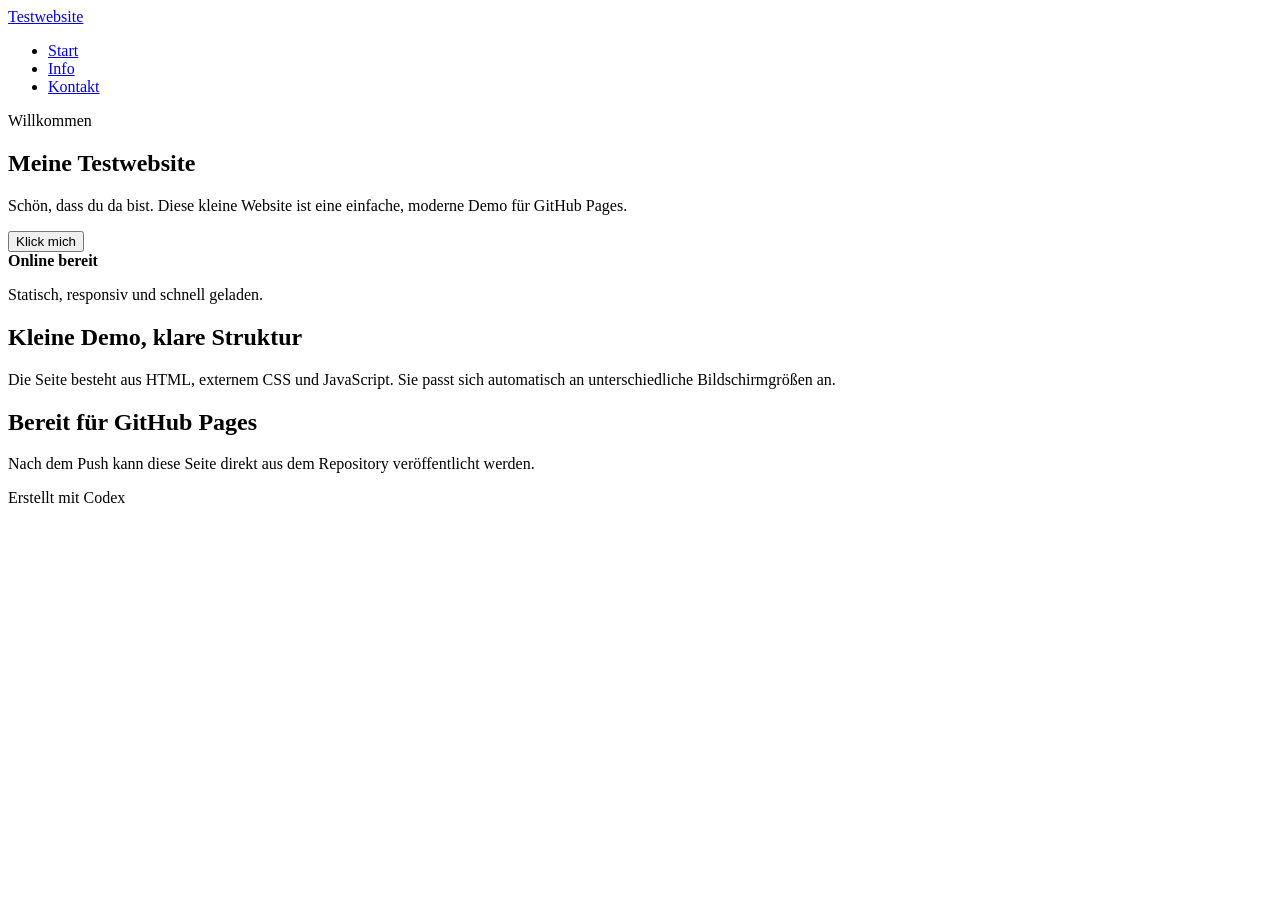
==== index.html @ f3a145a2 "Add test website and GitHub Pages setup" ====
<!DOCTYPE html>
<html lang="de">
<head>
  <meta charset="UTF-8">
  <meta name="viewport" content="width=device-width, initial-scale=1.0">
  <title>Meine Testwebsite</title>
  <link rel="stylesheet" href="style.css">
</head>
<body>
  <header class="site-header">
    <nav class="navbar" aria-label="Hauptnavigation">
      <a class="brand" href="#start">Testwebsite</a>
      <ul class="nav-links">
        <li><a href="#start">Start</a></li>
        <li><a href="#info">Info</a></li>
        <li><a href="#kontakt">Kontakt</a></li>
      </ul>
    </nav>
  </header>

  <main>
    <section id="start" class="hero">
      <div class="hero-content">
        <p class="eyebrow">Willkommen</p>
        <h1>Meine Testwebsite</h1>
        <p class="intro">
          Sch&ouml;n, dass du da bist. Diese kleine Website ist eine einfache,
          moderne Demo f&uuml;r GitHub Pages.
        </p>
        <button id="welcomeButton" class="button" type="button">
          Klick mich
        </button>
      </div>
      <div class="hero-panel" aria-label="Website Vorschau">
        <div class="panel-topbar">
          <span></span>
          <span></span>
          <span></span>
        </div>
        <div class="panel-card">
          <strong>Online bereit</strong>
          <p>Statisch, responsiv und schnell geladen.</p>
        </div>
      </div>
    </section>

    <section id="info" class="content-section">
      <h2>Kleine Demo, klare Struktur</h2>
      <p>
        Die Seite besteht aus HTML, externem CSS und JavaScript. Sie passt sich
        automatisch an unterschiedliche Bildschirmgr&ouml;&szlig;en an.
      </p>
    </section>

    <section id="kontakt" class="content-section accent-section">
      <h2>Bereit f&uuml;r GitHub Pages</h2>
      <p>
        Nach dem Push kann diese Seite direkt aus dem Repository ver&ouml;ffentlicht
        werden.
      </p>
    </section>
  </main>

  <footer class="site-footer">
    <p>Erstellt mit Codex</p>
  </footer>

  <script src="script.js"></script>
</body>
</html>
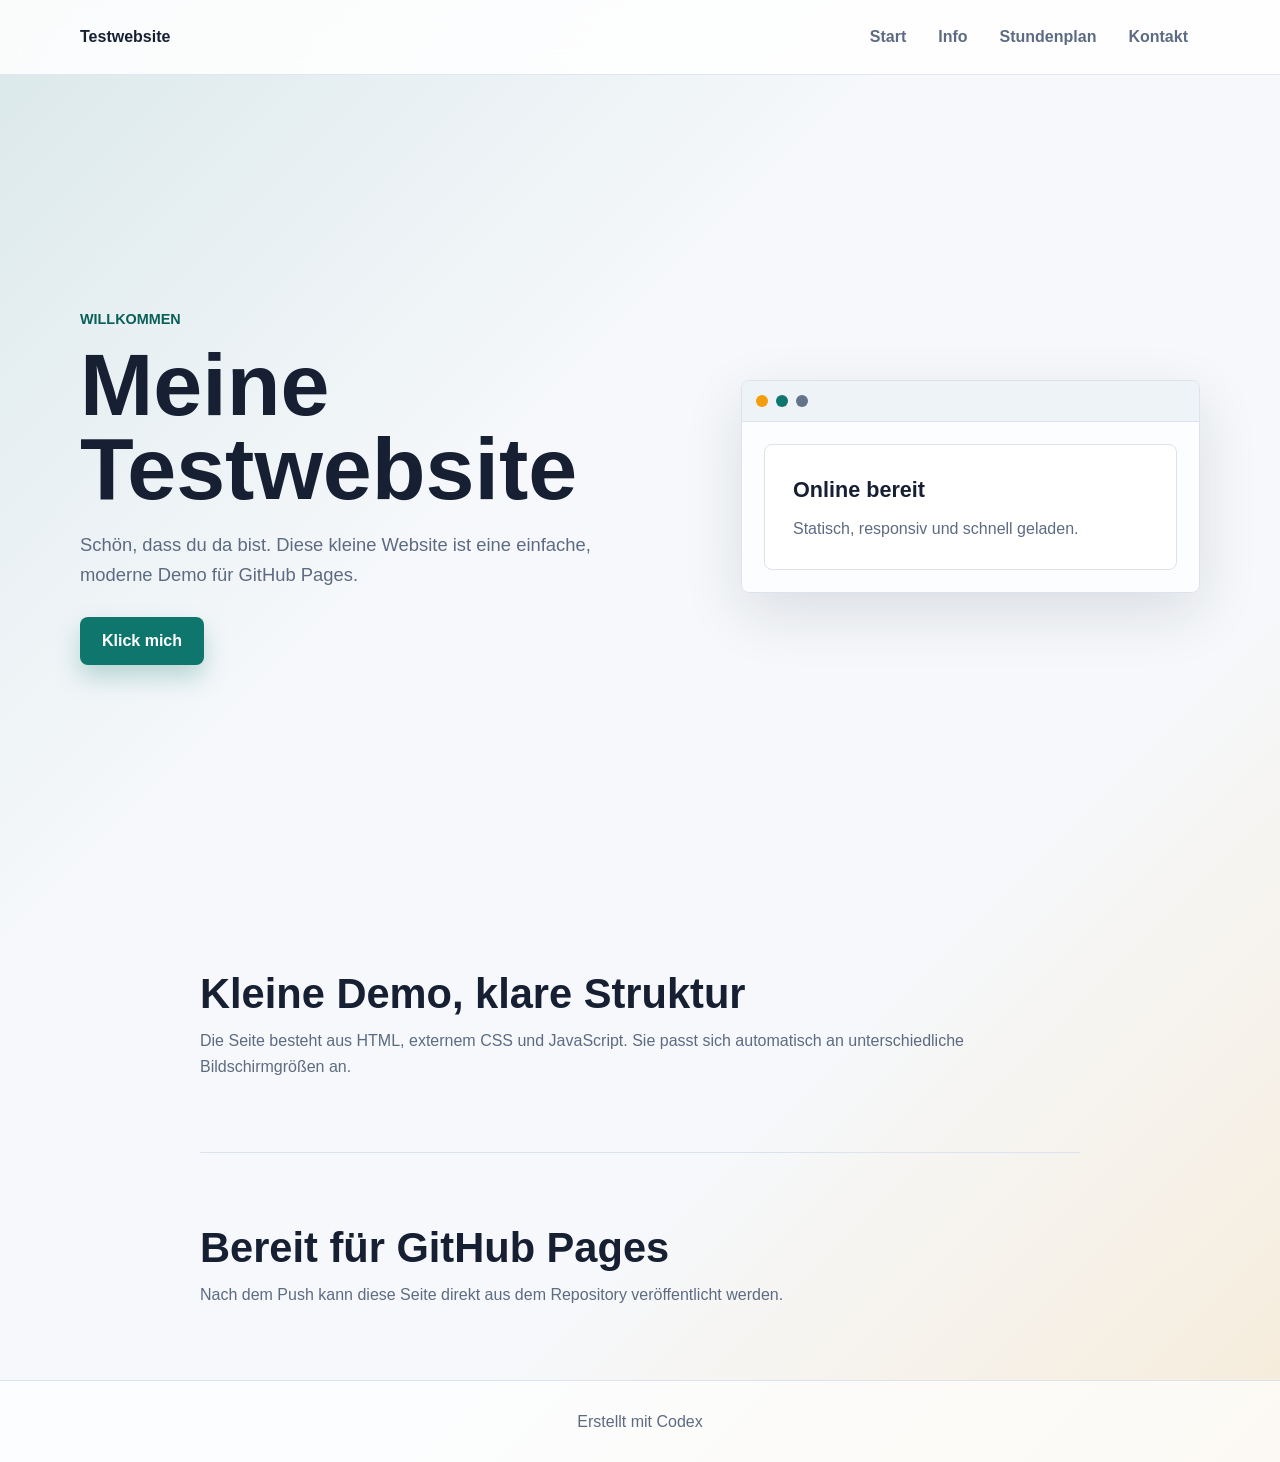
==== commit 31fc1370: "Add timetable navigation link" ====
--- a/index.html
+++ b/index.html
@@ -13,6 +13,11 @@
       <ul class="nav-links">
         <li><a href="#start">Start</a></li>
         <li><a href="#info">Info</a></li>
+        <li>
+          <a href="https://htl-hl.webuntis.com/WebUntis?school=htl-hl#/basic/timetablePublic/my-student?date=2026-05-18&amp;entityId=7376" target="_blank" rel="noopener">
+            Stundenplan
+          </a>
+        </li>
         <li><a href="#kontakt">Kontakt</a></li>
       </ul>
     </nav>
--- a/style.css
+++ b/style.css
@@ -0,0 +1,278 @@
+:root {
+  --bg: #f6f8fb;
+  --text: #172033;
+  --muted: #5d6b82;
+  --surface: #ffffff;
+  --line: #dce3ee;
+  --primary: #0f766e;
+  --primary-dark: #0b5f59;
+  --accent: #f59e0b;
+  --shadow: 0 20px 60px rgba(23, 32, 51, 0.12);
+}
+
+* {
+  box-sizing: border-box;
+}
+
+html {
+  scroll-behavior: smooth;
+}
+
+body {
+  margin: 0;
+  min-height: 100vh;
+  font-family: Arial, Helvetica, sans-serif;
+  color: var(--text);
+  background:
+    linear-gradient(135deg, rgba(15, 118, 110, 0.12), transparent 35%),
+    linear-gradient(315deg, rgba(245, 158, 11, 0.14), transparent 32%),
+    var(--bg);
+  line-height: 1.6;
+}
+
+a {
+  color: inherit;
+  text-decoration: none;
+}
+
+.site-header {
+  position: sticky;
+  top: 0;
+  z-index: 10;
+  border-bottom: 1px solid rgba(220, 227, 238, 0.85);
+  background: rgba(255, 255, 255, 0.86);
+  backdrop-filter: blur(16px);
+}
+
+.navbar {
+  display: flex;
+  align-items: center;
+  justify-content: space-between;
+  width: min(1120px, calc(100% - 32px));
+  margin: 0 auto;
+  padding: 16px 0;
+}
+
+.brand {
+  font-weight: 800;
+  letter-spacing: 0;
+}
+
+.nav-links {
+  display: flex;
+  gap: 8px;
+  align-items: center;
+  margin: 0;
+  padding: 0;
+  list-style: none;
+}
+
+.nav-links a {
+  display: inline-flex;
+  align-items: center;
+  min-height: 40px;
+  padding: 8px 12px;
+  border-radius: 8px;
+  color: var(--muted);
+  font-weight: 700;
+}
+
+.nav-links a:hover,
+.nav-links a:focus-visible {
+  color: var(--primary-dark);
+  background: rgba(15, 118, 110, 0.1);
+}
+
+.hero {
+  display: grid;
+  grid-template-columns: minmax(0, 1.15fr) minmax(280px, 0.85fr);
+  gap: 40px;
+  align-items: center;
+  width: min(1120px, calc(100% - 32px));
+  min-height: calc(100vh - 76px);
+  margin: 0 auto;
+  padding: 64px 0;
+}
+
+.hero-content {
+  max-width: 680px;
+}
+
+.eyebrow {
+  margin: 0 0 12px;
+  color: var(--primary-dark);
+  font-size: 0.9rem;
+  font-weight: 800;
+  text-transform: uppercase;
+}
+
+h1,
+h2,
+p {
+  margin-top: 0;
+}
+
+h1 {
+  margin-bottom: 20px;
+  font-size: clamp(2.6rem, 8vw, 5.5rem);
+  line-height: 0.95;
+  letter-spacing: 0;
+}
+
+h2 {
+  margin-bottom: 12px;
+  font-size: clamp(1.7rem, 4vw, 2.6rem);
+  line-height: 1.1;
+  letter-spacing: 0;
+}
+
+.intro {
+  max-width: 560px;
+  margin-bottom: 28px;
+  color: var(--muted);
+  font-size: 1.15rem;
+}
+
+.button {
+  display: inline-flex;
+  align-items: center;
+  justify-content: center;
+  min-height: 48px;
+  padding: 0 22px;
+  border: 0;
+  border-radius: 8px;
+  color: #ffffff;
+  background: var(--primary);
+  box-shadow: 0 12px 24px rgba(15, 118, 110, 0.26);
+  font: inherit;
+  font-weight: 800;
+  cursor: pointer;
+  transition: transform 160ms ease, background 160ms ease, box-shadow 160ms ease;
+}
+
+.button:hover,
+.button:focus-visible {
+  background: var(--primary-dark);
+  box-shadow: 0 16px 30px rgba(15, 118, 110, 0.3);
+  transform: translateY(-2px);
+}
+
+.button.is-active {
+  background: var(--accent);
+  box-shadow: 0 16px 30px rgba(245, 158, 11, 0.26);
+}
+
+.hero-panel {
+  border: 1px solid var(--line);
+  border-radius: 8px;
+  background: rgba(255, 255, 255, 0.72);
+  box-shadow: var(--shadow);
+  overflow: hidden;
+}
+
+.panel-topbar {
+  display: flex;
+  gap: 8px;
+  padding: 14px;
+  border-bottom: 1px solid var(--line);
+  background: #eef3f8;
+}
+
+.panel-topbar span {
+  width: 12px;
+  height: 12px;
+  border-radius: 999px;
+  background: var(--accent);
+}
+
+.panel-topbar span:nth-child(2) {
+  background: var(--primary);
+}
+
+.panel-topbar span:nth-child(3) {
+  background: #64748b;
+}
+
+.panel-card {
+  margin: 22px;
+  padding: 28px;
+  border: 1px solid var(--line);
+  border-radius: 8px;
+  background: var(--surface);
+}
+
+.panel-card strong {
+  display: block;
+  margin-bottom: 8px;
+  font-size: 1.35rem;
+}
+
+.panel-card p,
+.content-section p {
+  margin-bottom: 0;
+  color: var(--muted);
+}
+
+.content-section {
+  width: min(880px, calc(100% - 32px));
+  margin: 0 auto;
+  padding: 72px 0;
+}
+
+.accent-section {
+  border-top: 1px solid var(--line);
+}
+
+.site-footer {
+  border-top: 1px solid var(--line);
+  padding: 28px 16px;
+  text-align: center;
+  color: var(--muted);
+  background: rgba(255, 255, 255, 0.72);
+}
+
+.site-footer p {
+  margin: 0;
+}
+
+@media (max-width: 760px) {
+  .navbar {
+    align-items: flex-start;
+    gap: 12px;
+    flex-direction: column;
+  }
+
+  .nav-links {
+    flex-wrap: wrap;
+  }
+
+  .hero {
+    grid-template-columns: 1fr;
+    min-height: auto;
+    padding: 48px 0;
+  }
+
+  .hero-panel {
+    order: -1;
+  }
+}
+
+@media (max-width: 440px) {
+  .nav-links {
+    width: 100%;
+  }
+
+  .nav-links li {
+    flex: 1 1 auto;
+  }
+
+  .nav-links a {
+    justify-content: center;
+    width: 100%;
+  }
+
+  .panel-card {
+    margin: 16px;
+    padding: 20px;
+  }
+}
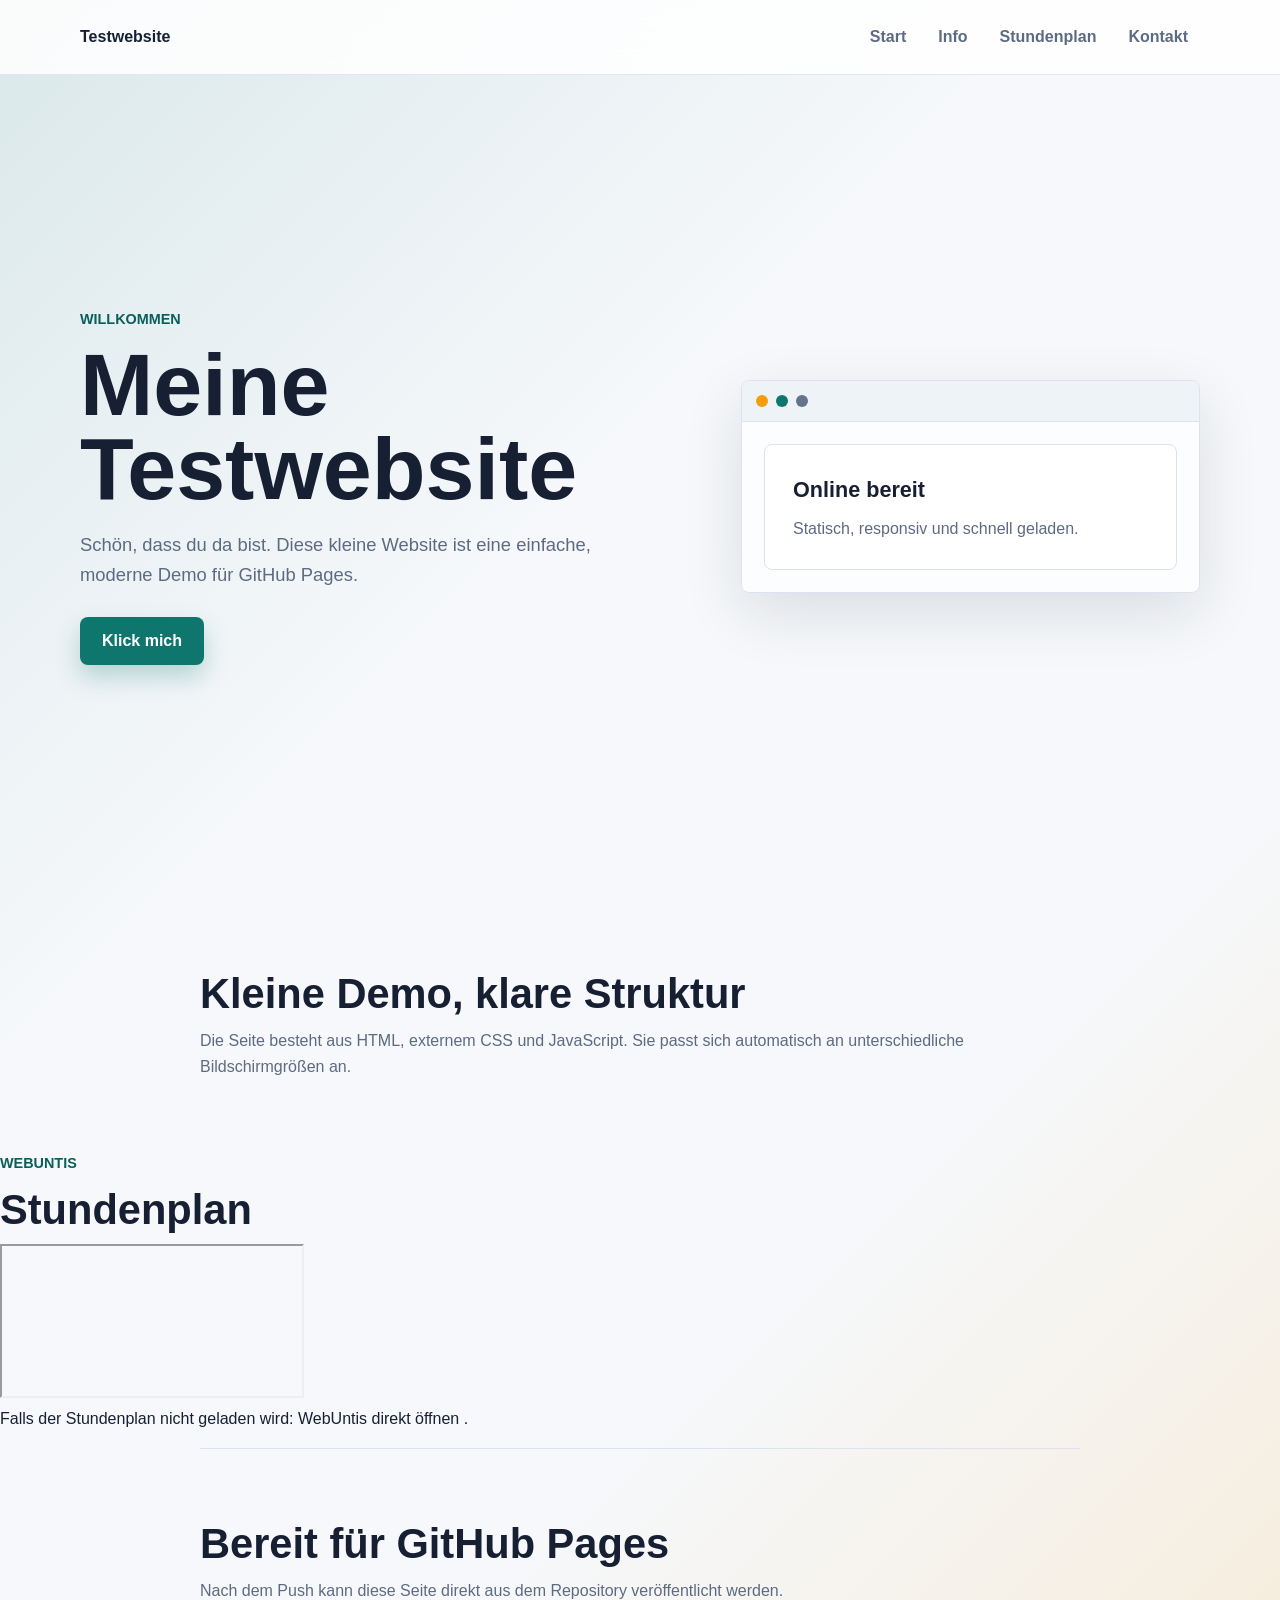
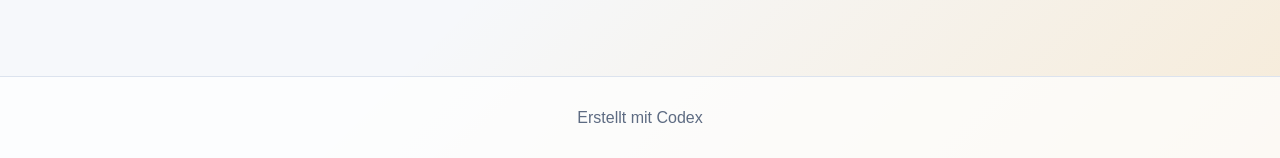
==== commit 76589c6c: "Embed WebUntis timetable" ====
--- a/index.html
+++ b/index.html
@@ -13,11 +13,7 @@
       <ul class="nav-links">
         <li><a href="#start">Start</a></li>
         <li><a href="#info">Info</a></li>
-        <li>
-          <a href="https://htl-hl.webuntis.com/WebUntis?school=htl-hl#/basic/timetablePublic/my-student?date=2026-05-18&amp;entityId=7376" target="_blank" rel="noopener">
-            Stundenplan
-          </a>
-        </li>
+        <li><a href="#stundenplan">Stundenplan</a></li>
         <li><a href="#kontakt">Kontakt</a></li>
       </ul>
     </nav>
@@ -57,6 +53,27 @@
       </p>
     </section>
 
+    <section id="stundenplan" class="timetable-section">
+      <div class="section-heading">
+        <p class="eyebrow">WebUntis</p>
+        <h2>Stundenplan</h2>
+      </div>
+      <div class="timetable-frame-shell">
+        <iframe
+          class="timetable-frame"
+          title="WebUntis Stundenplan"
+          src="https://htl-hl.webuntis.com/WebUntis?school=htl-hl#/basic/timetablePublic/my-student?date=2026-05-18&amp;entityId=7376"
+          loading="lazy">
+        </iframe>
+      </div>
+      <p class="timetable-fallback">
+        Falls der Stundenplan nicht geladen wird:
+        <a href="https://htl-hl.webuntis.com/WebUntis?school=htl-hl#/basic/timetablePublic/my-student?date=2026-05-18&amp;entityId=7376" target="_blank" rel="noopener">
+          WebUntis direkt &ouml;ffnen
+        </a>.
+      </p>
+    </section>
+
     <section id="kontakt" class="content-section accent-section">
       <h2>Bereit f&uuml;r GitHub Pages</h2>
       <p>
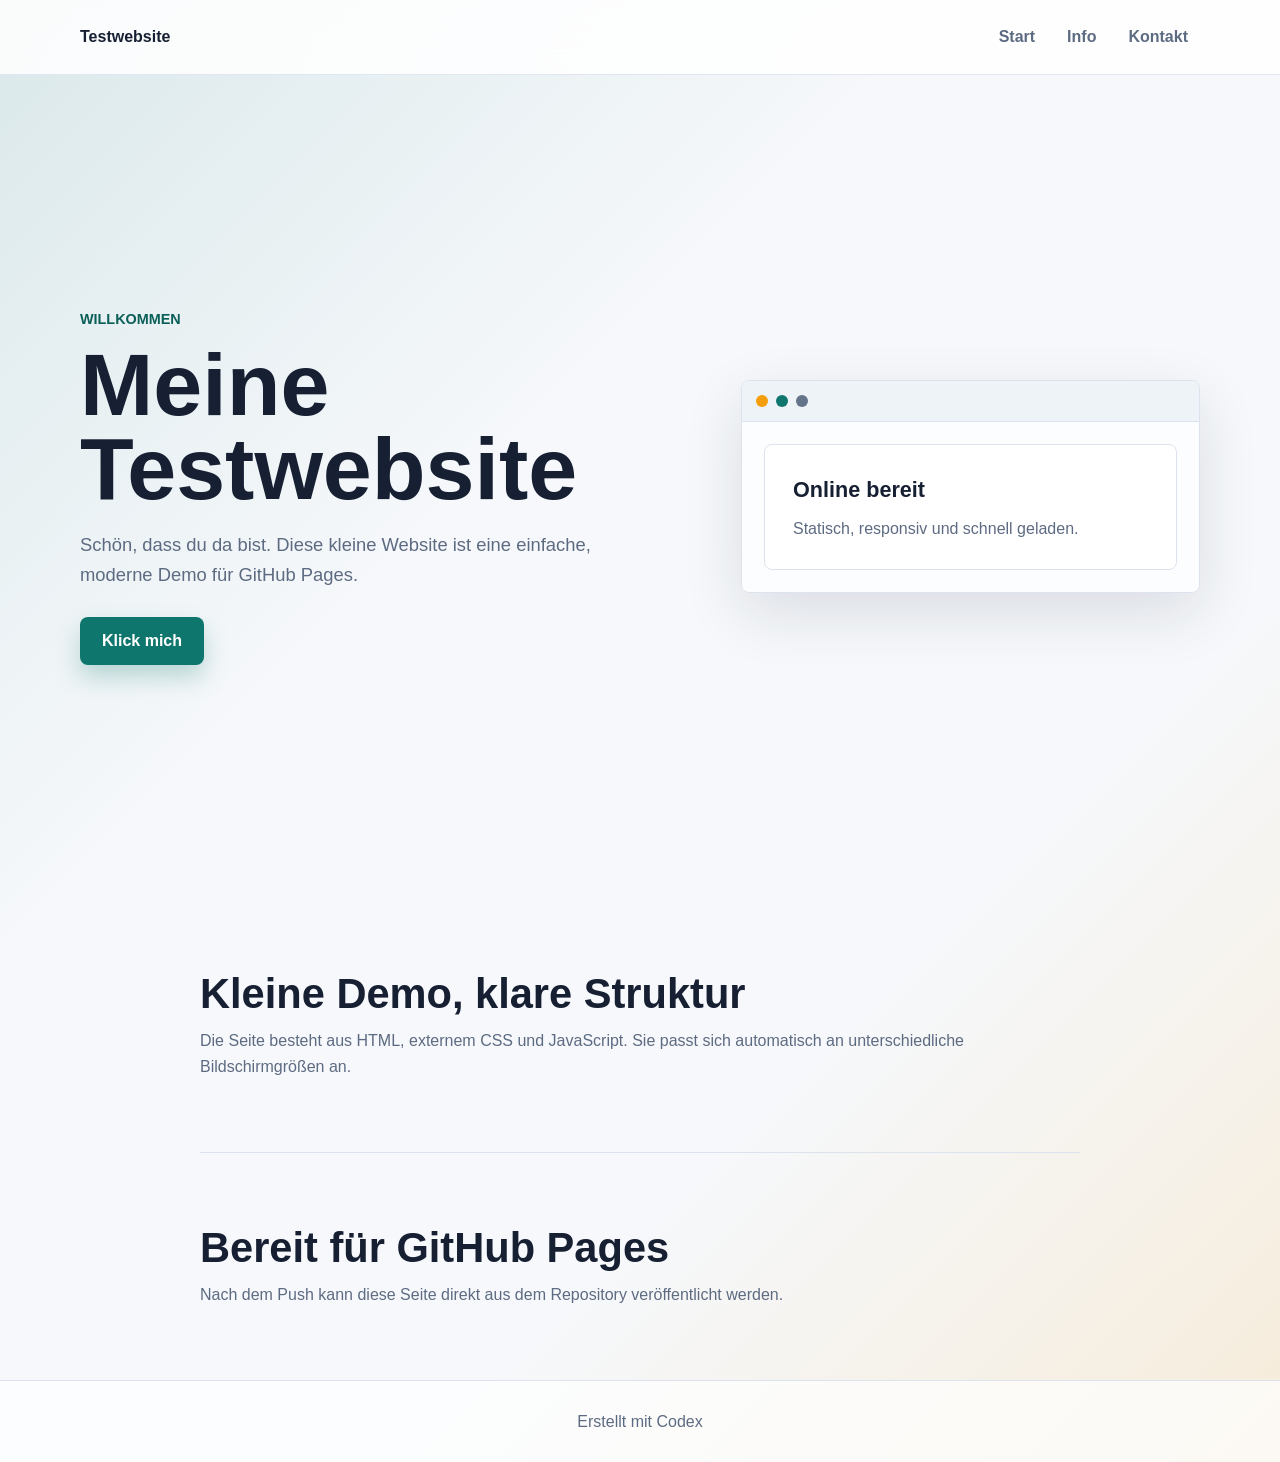
==== commit 8b2c9958: "Remove WebUntis timetable embed" ====
--- a/index.html
+++ b/index.html
@@ -13,7 +13,6 @@
       <ul class="nav-links">
         <li><a href="#start">Start</a></li>
         <li><a href="#info">Info</a></li>
-        <li><a href="#stundenplan">Stundenplan</a></li>
         <li><a href="#kontakt">Kontakt</a></li>
       </ul>
     </nav>
@@ -53,27 +52,6 @@
       </p>
     </section>
 
-    <section id="stundenplan" class="timetable-section">
-      <div class="section-heading">
-        <p class="eyebrow">WebUntis</p>
-        <h2>Stundenplan</h2>
-      </div>
-      <div class="timetable-frame-shell">
-        <iframe
-          class="timetable-frame"
-          title="WebUntis Stundenplan"
-          src="https://htl-hl.webuntis.com/WebUntis?school=htl-hl#/basic/timetablePublic/my-student?date=2026-05-18&amp;entityId=7376"
-          loading="lazy">
-        </iframe>
-      </div>
-      <p class="timetable-fallback">
-        Falls der Stundenplan nicht geladen wird:
-        <a href="https://htl-hl.webuntis.com/WebUntis?school=htl-hl#/basic/timetablePublic/my-student?date=2026-05-18&amp;entityId=7376" target="_blank" rel="noopener">
-          WebUntis direkt &ouml;ffnen
-        </a>.
-      </p>
-    </section>
-
     <section id="kontakt" class="content-section accent-section">
       <h2>Bereit f&uuml;r GitHub Pages</h2>
       <p>
--- a/style.css
+++ b/style.css
@@ -219,6 +219,49 @@
   padding: 72px 0;
 }
 
+.timetable-section {
+  width: min(1120px, calc(100% - 32px));
+  margin: 0 auto;
+  padding: 72px 0;
+  border-top: 1px solid var(--line);
+}
+
+.section-heading {
+  max-width: 680px;
+  margin-bottom: 24px;
+}
+
+.timetable-frame-shell {
+  height: min(760px, 78vh);
+  min-height: 560px;
+  border: 1px solid var(--line);
+  border-radius: 8px;
+  background: var(--surface);
+  box-shadow: var(--shadow);
+  overflow: hidden;
+}
+
+.timetable-frame {
+  display: block;
+  width: 100%;
+  height: 100%;
+  border: 0;
+  background: var(--surface);
+}
+
+.timetable-fallback {
+  margin: 14px 0 0;
+  color: var(--muted);
+  font-size: 0.95rem;
+}
+
+.timetable-fallback a {
+  color: var(--primary-dark);
+  font-weight: 800;
+  text-decoration: underline;
+  text-underline-offset: 3px;
+}
+
 .accent-section {
   border-top: 1px solid var(--line);
 }
@@ -255,6 +298,11 @@
   .hero-panel {
     order: -1;
   }
+
+  .timetable-frame-shell {
+    height: 680px;
+    min-height: 520px;
+  }
 }
 
 @media (max-width: 440px) {
@@ -275,4 +323,9 @@
     margin: 16px;
     padding: 20px;
   }
-}
+
+  .timetable-frame-shell {
+    height: 620px;
+    min-height: 480px;
+  }
+}
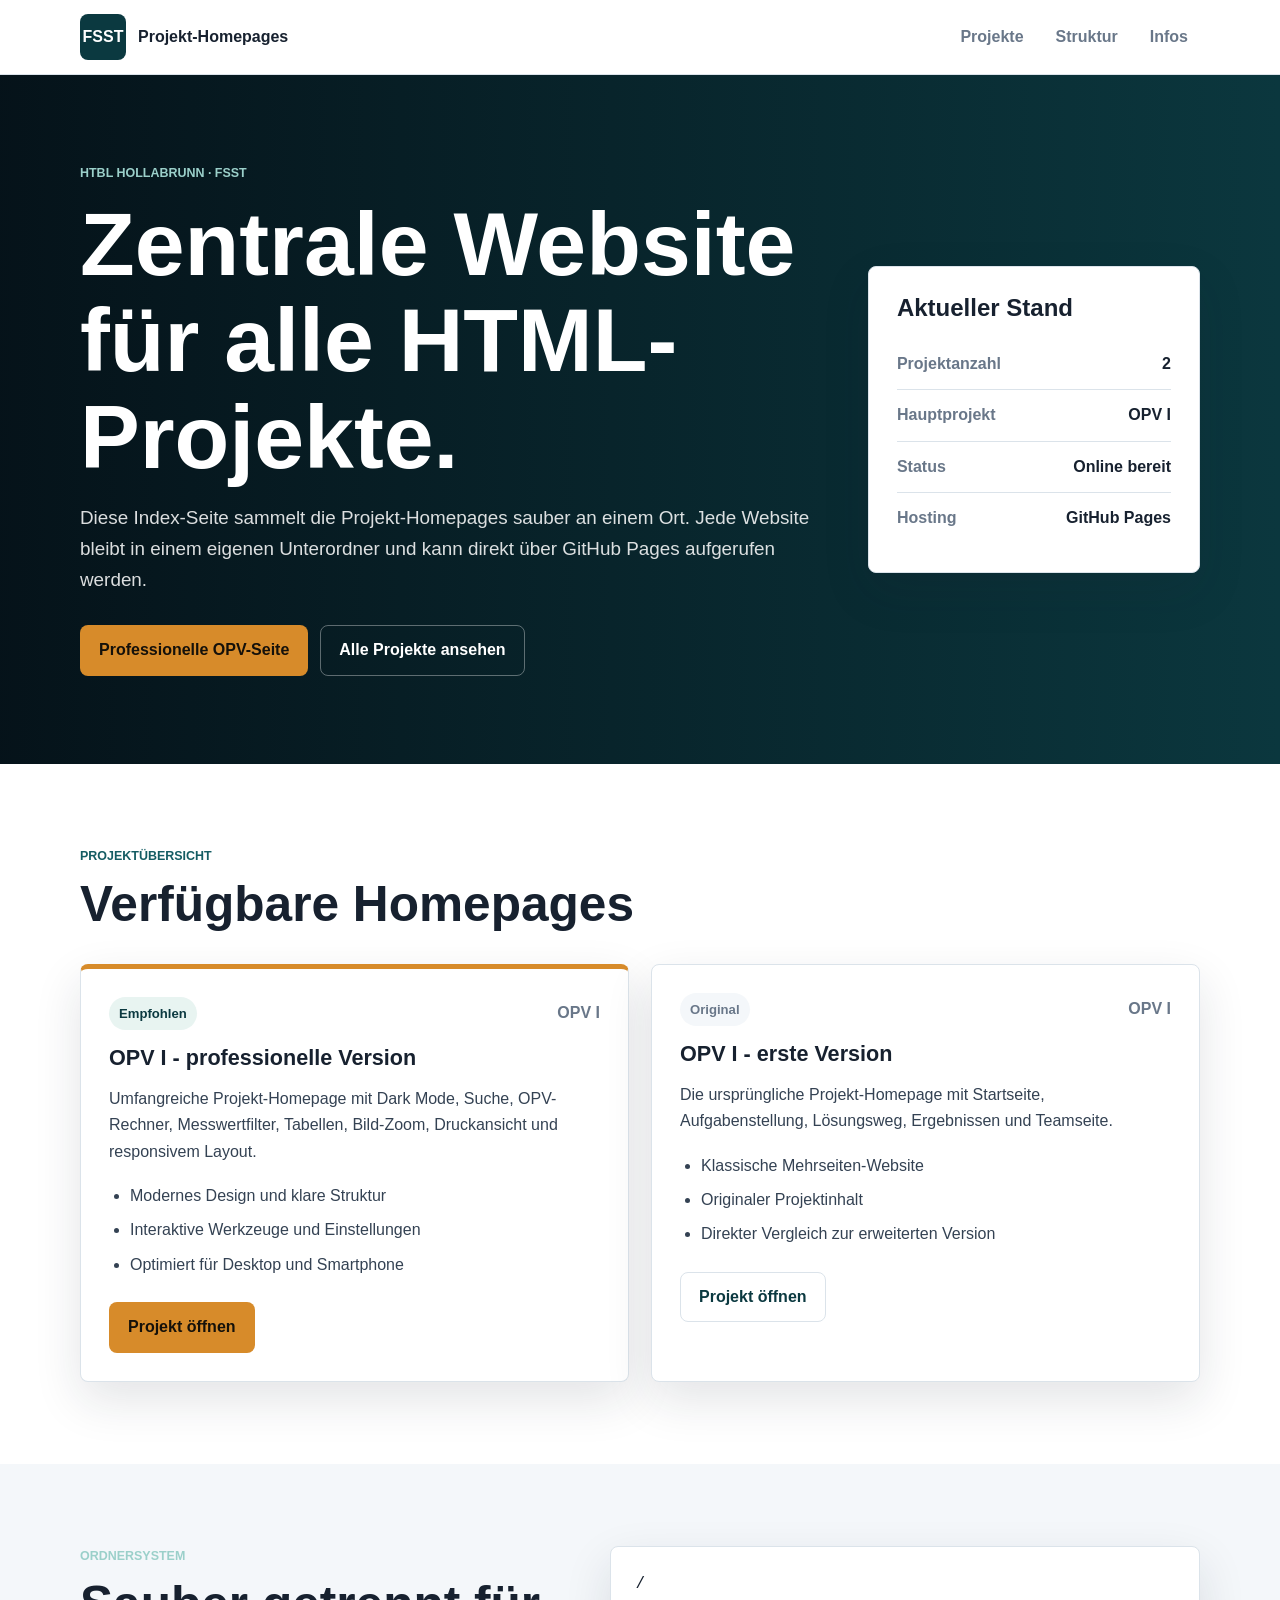
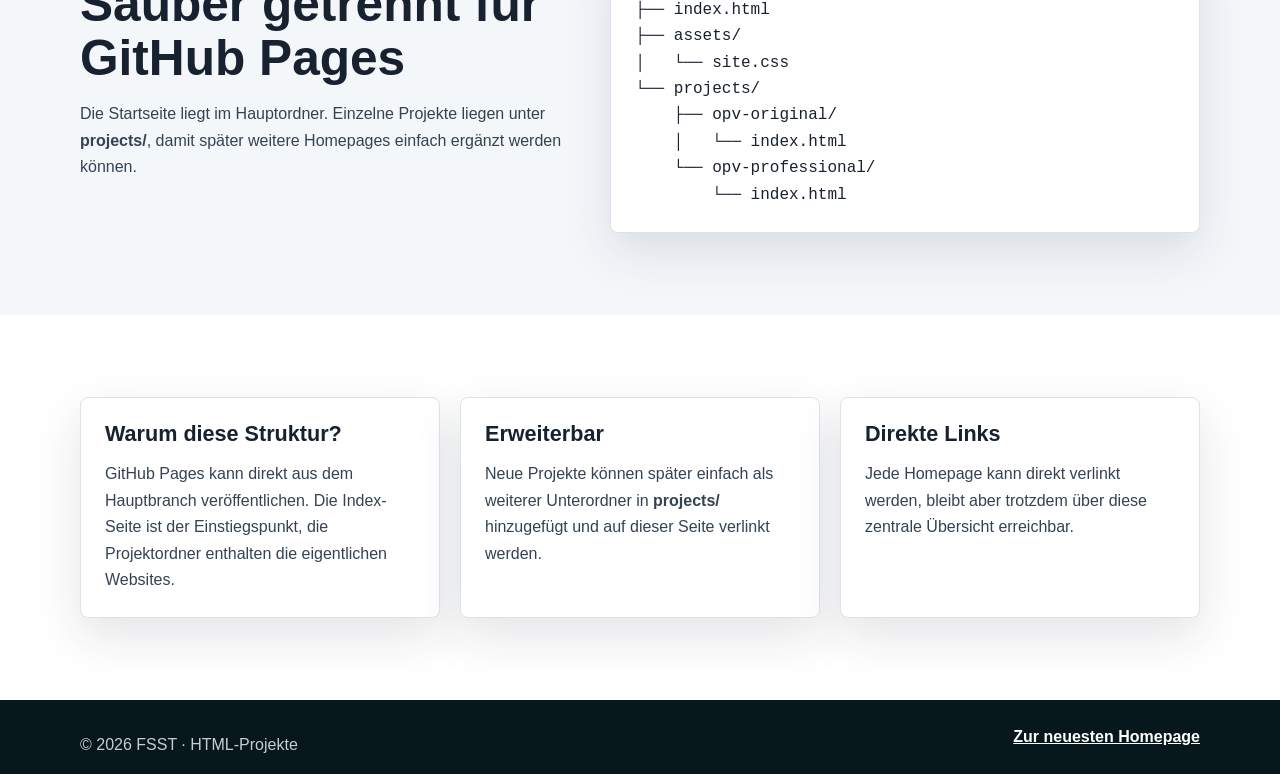
==== commit d0ce8c7a: "Publish GitHub Pages project index" ====
--- a/index.html
+++ b/index.html
@@ -1,70 +1,159 @@
 <!DOCTYPE html>
 <html lang="de">
 <head>
-  <meta charset="UTF-8">
-  <meta name="viewport" content="width=device-width, initial-scale=1.0">
-  <title>Meine Testwebsite</title>
-  <link rel="stylesheet" href="style.css">
+    <meta charset="UTF-8">
+    <meta name="viewport" content="width=device-width, initial-scale=1.0">
+    <meta name="description" content="Zentrale Index-Website fuer FSST HTML-Projekte mit Zugriff auf alle Projekt-Homepages.">
+    <meta name="theme-color" content="#0b3940">
+    <title>FSST Projekt-Homepages</title>
+    <link rel="stylesheet" href="assets/site.css">
 </head>
 <body>
-  <header class="site-header">
-    <nav class="navbar" aria-label="Hauptnavigation">
-      <a class="brand" href="#start">Testwebsite</a>
-      <ul class="nav-links">
-        <li><a href="#start">Start</a></li>
-        <li><a href="#info">Info</a></li>
-        <li><a href="#kontakt">Kontakt</a></li>
-      </ul>
-    </nav>
-  </header>
+    <header class="site-header">
+        <div class="container header-inner">
+            <a class="brand" href="index.html" aria-label="FSST Projekt-Homepages">
+                <span>FSST</span>
+                <strong>Projekt-Homepages</strong>
+            </a>
+            <nav aria-label="Hauptnavigation">
+                <a href="#projekte">Projekte</a>
+                <a href="#struktur">Struktur</a>
+                <a href="#infos">Infos</a>
+            </nav>
+        </div>
+    </header>
 
-  <main>
-    <section id="start" class="hero">
-      <div class="hero-content">
-        <p class="eyebrow">Willkommen</p>
-        <h1>Meine Testwebsite</h1>
-        <p class="intro">
-          Sch&ouml;n, dass du da bist. Diese kleine Website ist eine einfache,
-          moderne Demo f&uuml;r GitHub Pages.
-        </p>
-        <button id="welcomeButton" class="button" type="button">
-          Klick mich
-        </button>
-      </div>
-      <div class="hero-panel" aria-label="Website Vorschau">
-        <div class="panel-topbar">
-          <span></span>
-          <span></span>
-          <span></span>
+    <main>
+        <section class="hero">
+            <div class="container hero-grid">
+                <div>
+                    <p class="eyebrow">HTBL Hollabrunn &middot; FSST</p>
+                    <h1>Zentrale Website f&uuml;r alle HTML-Projekte.</h1>
+                    <p class="lead">
+                        Diese Index-Seite sammelt die Projekt-Homepages sauber an einem Ort.
+                        Jede Website bleibt in einem eigenen Unterordner und kann direkt &uuml;ber
+                        GitHub Pages aufgerufen werden.
+                    </p>
+                    <div class="hero-actions">
+                        <a class="button primary" href="projects/opv-professional/index.html">Professionelle OPV-Seite</a>
+                        <a class="button secondary" href="#projekte">Alle Projekte ansehen</a>
+                    </div>
+                </div>
+                <aside class="hero-panel" aria-label="Projektstatus">
+                    <h2>Aktueller Stand</h2>
+                    <dl>
+                        <div><dt>Projektanzahl</dt><dd>2</dd></div>
+                        <div><dt>Hauptprojekt</dt><dd>OPV I</dd></div>
+                        <div><dt>Status</dt><dd>Online bereit</dd></div>
+                        <div><dt>Hosting</dt><dd>GitHub Pages</dd></div>
+                    </dl>
+                </aside>
+            </div>
+        </section>
+
+        <section class="section" id="projekte">
+            <div class="container">
+                <div class="section-heading">
+                    <p class="eyebrow">Projekt&uuml;bersicht</p>
+                    <h2>Verf&uuml;gbare Homepages</h2>
+                </div>
+
+                <div class="project-grid">
+                    <article class="project-card featured">
+                        <div class="card-topline">
+                            <span class="tag">Empfohlen</span>
+                            <span>OPV I</span>
+                        </div>
+                        <h3>OPV I - professionelle Version</h3>
+                        <p>
+                            Umfangreiche Projekt-Homepage mit Dark Mode, Suche, OPV-Rechner,
+                            Messwertfilter, Tabellen, Bild-Zoom, Druckansicht und responsivem Layout.
+                        </p>
+                        <ul>
+                            <li>Modernes Design und klare Struktur</li>
+                            <li>Interaktive Werkzeuge und Einstellungen</li>
+                            <li>Optimiert f&uuml;r Desktop und Smartphone</li>
+                        </ul>
+                        <a class="button primary" href="projects/opv-professional/index.html">Projekt &ouml;ffnen</a>
+                    </article>
+
+                    <article class="project-card">
+                        <div class="card-topline">
+                            <span class="tag muted">Original</span>
+                            <span>OPV I</span>
+                        </div>
+                        <h3>OPV I - erste Version</h3>
+                        <p>
+                            Die urspr&uuml;ngliche Projekt-Homepage mit Startseite, Aufgabenstellung,
+                            L&ouml;sungsweg, Ergebnissen und Teamseite.
+                        </p>
+                        <ul>
+                            <li>Klassische Mehrseiten-Website</li>
+                            <li>Originaler Projektinhalt</li>
+                            <li>Direkter Vergleich zur erweiterten Version</li>
+                        </ul>
+                        <a class="button secondary-on-light" href="projects/opv-original/index.html">Projekt &ouml;ffnen</a>
+                    </article>
+                </div>
+            </div>
+        </section>
+
+        <section class="section section-muted" id="struktur">
+            <div class="container split">
+                <div>
+                    <p class="eyebrow">Ordnersystem</p>
+                    <h2>Sauber getrennt f&uuml;r GitHub Pages</h2>
+                    <p>
+                        Die Startseite liegt im Hauptordner. Einzelne Projekte liegen unter
+                        <strong>projects/</strong>, damit sp&auml;ter weitere Homepages einfach
+                        erg&auml;nzt werden k&ouml;nnen.
+                    </p>
+                </div>
+                <pre class="folder-tree" aria-label="Ordnerstruktur"><code>/
+├── index.html
+├── assets/
+│   └── site.css
+└── projects/
+    ├── opv-original/
+    │   └── index.html
+    └── opv-professional/
+        └── index.html</code></pre>
+            </div>
+        </section>
+
+        <section class="section" id="infos">
+            <div class="container info-grid">
+                <article>
+                    <h3>Warum diese Struktur?</h3>
+                    <p>
+                        GitHub Pages kann direkt aus dem Hauptbranch ver&ouml;ffentlichen.
+                        Die Index-Seite ist der Einstiegspunkt, die Projektordner enthalten
+                        die eigentlichen Websites.
+                    </p>
+                </article>
+                <article>
+                    <h3>Erweiterbar</h3>
+                    <p>
+                        Neue Projekte k&ouml;nnen sp&auml;ter einfach als weiterer Unterordner in
+                        <strong>projects/</strong> hinzugef&uuml;gt und auf dieser Seite verlinkt werden.
+                    </p>
+                </article>
+                <article>
+                    <h3>Direkte Links</h3>
+                    <p>
+                        Jede Homepage kann direkt verlinkt werden, bleibt aber trotzdem &uuml;ber
+                        diese zentrale &Uuml;bersicht erreichbar.
+                    </p>
+                </article>
+            </div>
+        </section>
+    </main>
+
+    <footer class="site-footer">
+        <div class="container footer-inner">
+            <p>&copy; 2026 FSST &middot; HTML-Projekte</p>
+            <a href="projects/opv-professional/index.html">Zur neuesten Homepage</a>
         </div>
-        <div class="panel-card">
-          <strong>Online bereit</strong>
-          <p>Statisch, responsiv und schnell geladen.</p>
-        </div>
-      </div>
-    </section>
-
-    <section id="info" class="content-section">
-      <h2>Kleine Demo, klare Struktur</h2>
-      <p>
-        Die Seite besteht aus HTML, externem CSS und JavaScript. Sie passt sich
-        automatisch an unterschiedliche Bildschirmgr&ouml;&szlig;en an.
-      </p>
-    </section>
-
-    <section id="kontakt" class="content-section accent-section">
-      <h2>Bereit f&uuml;r GitHub Pages</h2>
-      <p>
-        Nach dem Push kann diese Seite direkt aus dem Repository ver&ouml;ffentlicht
-        werden.
-      </p>
-    </section>
-  </main>
-
-  <footer class="site-footer">
-    <p>Erstellt mit Codex</p>
-  </footer>
-
-  <script src="script.js"></script>
+    </footer>
 </body>
 </html>
--- a/assets/site.css
+++ b/assets/site.css
@@ -0,0 +1,385 @@
+:root {
+    --ink: #17212f;
+    --text: #344253;
+    --muted: #697789;
+    --line: #dbe3ea;
+    --panel: #ffffff;
+    --soft: #f4f7fa;
+    --primary: #0b3940;
+    --primary-2: #145c63;
+    --accent: #d78b2a;
+    --radius: 8px;
+    --shadow: 0 18px 48px rgba(23, 33, 47, 0.12);
+}
+
+* {
+    box-sizing: border-box;
+}
+
+html {
+    scroll-behavior: smooth;
+}
+
+body {
+    margin: 0;
+    background: var(--panel);
+    color: var(--text);
+    font-family: "Segoe UI", Arial, Helvetica, sans-serif;
+    line-height: 1.65;
+}
+
+a {
+    color: inherit;
+}
+
+.container {
+    width: min(1120px, calc(100% - 40px));
+    margin: 0 auto;
+}
+
+.site-header {
+    position: sticky;
+    top: 0;
+    z-index: 10;
+    border-bottom: 1px solid var(--line);
+    background: rgba(255, 255, 255, 0.94);
+    backdrop-filter: blur(14px);
+}
+
+.header-inner,
+.footer-inner {
+    min-height: 74px;
+    display: flex;
+    align-items: center;
+    justify-content: space-between;
+    gap: 24px;
+}
+
+.brand {
+    display: inline-flex;
+    align-items: center;
+    gap: 12px;
+    color: var(--ink);
+    font-weight: 900;
+    text-decoration: none;
+}
+
+.brand span {
+    width: 46px;
+    height: 46px;
+    display: grid;
+    place-items: center;
+    border-radius: var(--radius);
+    background: var(--primary);
+    color: #ffffff;
+}
+
+nav {
+    display: flex;
+    flex-wrap: wrap;
+    gap: 8px;
+}
+
+nav a {
+    border-radius: var(--radius);
+    padding: 8px 12px;
+    color: var(--muted);
+    font-weight: 800;
+    text-decoration: none;
+}
+
+nav a:hover {
+    background: #e8f4f1;
+    color: var(--primary);
+}
+
+.hero {
+    background:
+        linear-gradient(90deg, rgba(5, 18, 25, 0.97), rgba(11, 57, 64, 0.9)),
+        #0b252b;
+    color: #ffffff;
+}
+
+.hero-grid {
+    min-height: 560px;
+    display: grid;
+    grid-template-columns: minmax(0, 1fr) minmax(300px, 0.45fr);
+    gap: 50px;
+    align-items: center;
+    padding: 88px 0;
+}
+
+.eyebrow {
+    margin: 0 0 12px;
+    color: #9bd0ca;
+    font-size: 0.78rem;
+    font-weight: 900;
+    text-transform: uppercase;
+}
+
+h1,
+h2,
+h3 {
+    margin: 0;
+    color: inherit;
+    line-height: 1.08;
+}
+
+h1 {
+    max-width: 760px;
+    font-size: clamp(2.8rem, 7vw, 5.6rem);
+}
+
+h2 {
+    font-size: clamp(2rem, 4vw, 3.1rem);
+}
+
+h3 {
+    color: var(--ink);
+    font-size: 1.35rem;
+}
+
+p {
+    margin: 16px 0 0;
+}
+
+.lead {
+    max-width: 760px;
+    color: rgba(255, 255, 255, 0.86);
+    font-size: 1.18rem;
+}
+
+.hero-actions {
+    display: flex;
+    flex-wrap: wrap;
+    gap: 12px;
+    margin-top: 30px;
+}
+
+.button {
+    min-height: 46px;
+    display: inline-flex;
+    align-items: center;
+    justify-content: center;
+    border: 1px solid transparent;
+    border-radius: var(--radius);
+    padding: 11px 18px;
+    font-weight: 900;
+    text-decoration: none;
+}
+
+.button.primary {
+    background: var(--accent);
+    color: #15110a;
+}
+
+.button.secondary {
+    border-color: rgba(255, 255, 255, 0.35);
+    color: #ffffff;
+}
+
+.button.secondary-on-light {
+    border-color: var(--line);
+    color: var(--primary);
+}
+
+.hero-panel,
+.project-card,
+.info-grid article,
+.folder-tree {
+    border: 1px solid var(--line);
+    border-radius: var(--radius);
+    background: var(--panel);
+    box-shadow: var(--shadow);
+}
+
+.hero-panel {
+    color: var(--text);
+    padding: 28px;
+}
+
+.hero-panel h2 {
+    color: var(--ink);
+    font-size: 1.5rem;
+}
+
+dl {
+    margin: 18px 0 0;
+}
+
+dl div {
+    display: flex;
+    justify-content: space-between;
+    gap: 18px;
+    padding: 12px 0;
+    border-bottom: 1px solid var(--line);
+}
+
+dl div:last-child {
+    border-bottom: 0;
+}
+
+dt {
+    color: var(--muted);
+    font-weight: 800;
+}
+
+dd {
+    margin: 0;
+    color: var(--ink);
+    font-weight: 900;
+    text-align: right;
+}
+
+.section {
+    padding: 82px 0;
+}
+
+.section-muted {
+    background: var(--soft);
+}
+
+.section-heading {
+    max-width: 720px;
+    margin-bottom: 32px;
+}
+
+.section-heading .eyebrow {
+    color: var(--primary-2);
+}
+
+.section-heading h2,
+.split h2 {
+    color: var(--ink);
+}
+
+.project-grid {
+    display: grid;
+    grid-template-columns: repeat(2, minmax(0, 1fr));
+    gap: 22px;
+}
+
+.project-card {
+    padding: 28px;
+}
+
+.project-card.featured {
+    border-top: 5px solid var(--accent);
+}
+
+.card-topline {
+    display: flex;
+    align-items: center;
+    justify-content: space-between;
+    gap: 12px;
+    margin-bottom: 16px;
+    color: var(--muted);
+    font-weight: 900;
+}
+
+.tag {
+    border-radius: 999px;
+    background: #e8f4f1;
+    color: var(--primary);
+    padding: 6px 10px;
+    font-size: 0.82rem;
+}
+
+.tag.muted {
+    background: var(--soft);
+    color: var(--muted);
+}
+
+ul {
+    margin: 18px 0 24px;
+    padding-left: 21px;
+}
+
+li {
+    margin-bottom: 8px;
+}
+
+.split {
+    display: grid;
+    grid-template-columns: minmax(0, 0.9fr) minmax(320px, 1.1fr);
+    gap: 48px;
+    align-items: start;
+}
+
+.folder-tree {
+    margin: 0;
+    overflow-x: auto;
+    padding: 24px;
+    color: var(--ink);
+    font-size: 1rem;
+}
+
+.info-grid {
+    display: grid;
+    grid-template-columns: repeat(3, minmax(0, 1fr));
+    gap: 20px;
+}
+
+.info-grid article {
+    padding: 24px;
+}
+
+.site-footer {
+    background: #07181d;
+    color: rgba(255, 255, 255, 0.78);
+}
+
+.footer-inner a {
+    color: #ffffff;
+    font-weight: 900;
+}
+
+@media (max-width: 860px) {
+    .header-inner,
+    .footer-inner {
+        align-items: flex-start;
+        flex-direction: column;
+        padding: 14px 0;
+    }
+
+    .hero-grid,
+    .project-grid,
+    .split,
+    .info-grid {
+        grid-template-columns: 1fr;
+    }
+
+    .hero-grid {
+        min-height: auto;
+        padding: 72px 0;
+    }
+
+    .section {
+        padding: 64px 0;
+    }
+}
+
+@media (max-width: 520px) {
+    .container {
+        width: min(100% - 24px, 1120px);
+    }
+
+    h1 {
+        font-size: 2.55rem;
+    }
+
+    .hero-actions,
+    .button {
+        width: 100%;
+    }
+
+    dl div {
+        align-items: flex-start;
+        flex-direction: column;
+        gap: 4px;
+    }
+
+    dd {
+        text-align: left;
+    }
+}
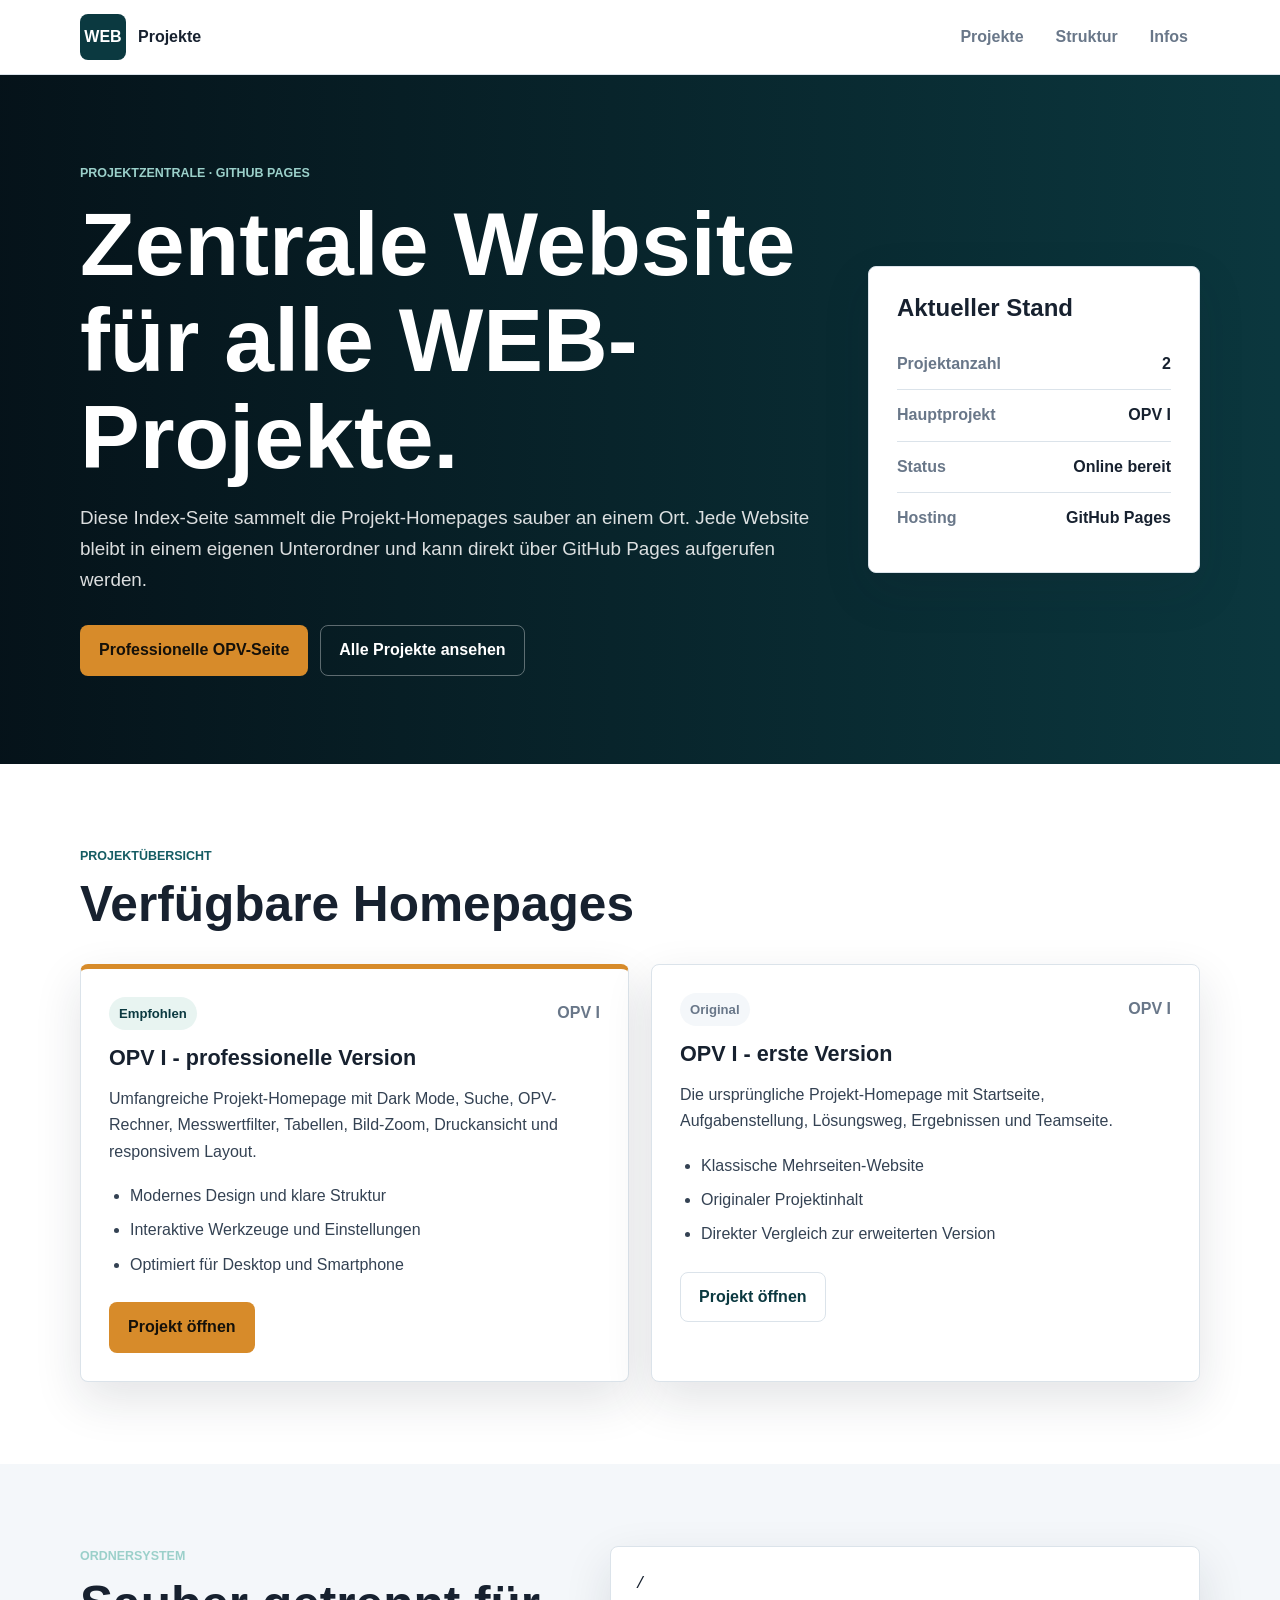
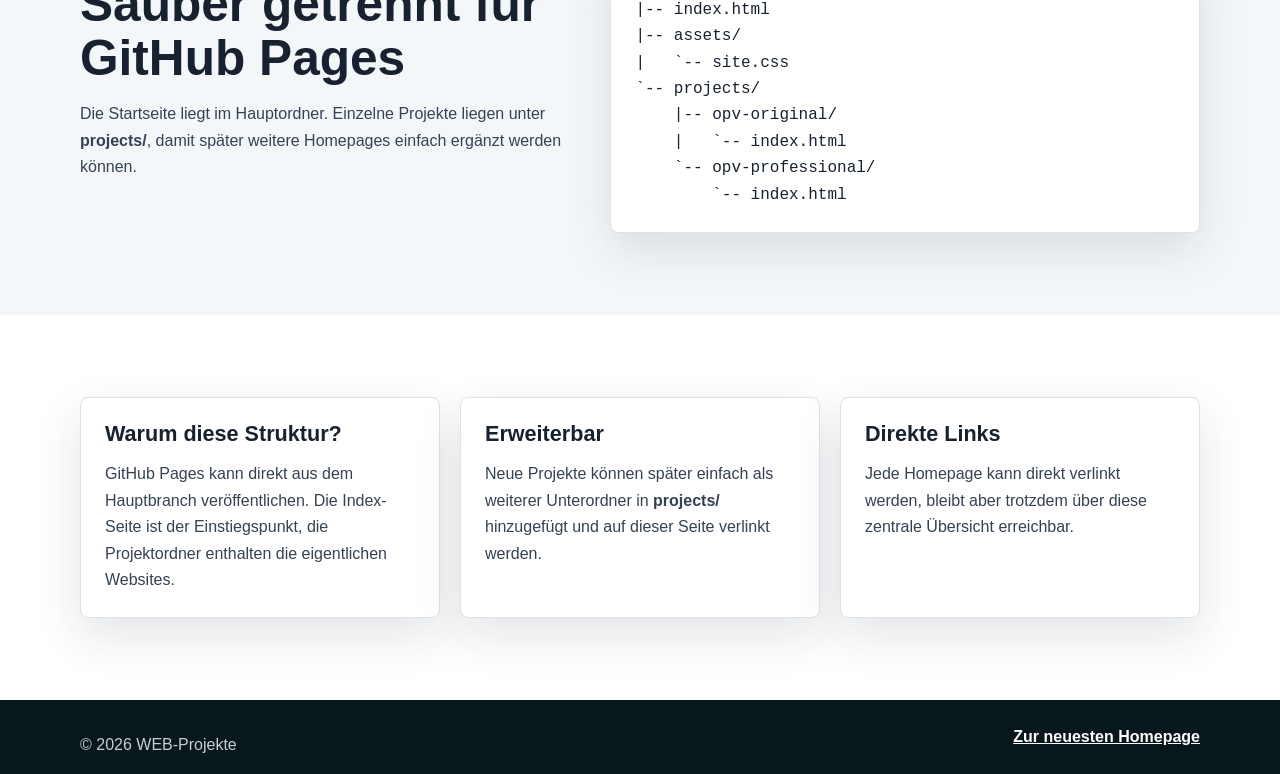
==== commit 0084dd1f: "Generalize project index branding" ====
--- a/index.html
+++ b/index.html
@@ -3,17 +3,17 @@
 <head>
     <meta charset="UTF-8">
     <meta name="viewport" content="width=device-width, initial-scale=1.0">
-    <meta name="description" content="Zentrale Index-Website fuer FSST HTML-Projekte mit Zugriff auf alle Projekt-Homepages.">
+    <meta name="description" content="Zentrale Index-Website fuer WEB-Projekte mit Zugriff auf alle Projekt-Homepages.">
     <meta name="theme-color" content="#0b3940">
-    <title>FSST Projekt-Homepages</title>
+    <title>WEB-Projekte</title>
     <link rel="stylesheet" href="assets/site.css">
 </head>
 <body>
     <header class="site-header">
         <div class="container header-inner">
-            <a class="brand" href="index.html" aria-label="FSST Projekt-Homepages">
-                <span>FSST</span>
-                <strong>Projekt-Homepages</strong>
+            <a class="brand" href="index.html" aria-label="WEB-Projekte">
+                <span>WEB</span>
+                <strong>Projekte</strong>
             </a>
             <nav aria-label="Hauptnavigation">
                 <a href="#projekte">Projekte</a>
@@ -27,8 +27,8 @@
         <section class="hero">
             <div class="container hero-grid">
                 <div>
-                    <p class="eyebrow">HTBL Hollabrunn &middot; FSST</p>
-                    <h1>Zentrale Website f&uuml;r alle HTML-Projekte.</h1>
+                    <p class="eyebrow">Projektzentrale &middot; GitHub Pages</p>
+                    <h1>Zentrale Website f&uuml;r alle WEB-Projekte.</h1>
                     <p class="lead">
                         Diese Index-Seite sammelt die Projekt-Homepages sauber an einem Ort.
                         Jede Website bleibt in einem eigenen Unterordner und kann direkt &uuml;ber
@@ -110,14 +110,14 @@
                     </p>
                 </div>
                 <pre class="folder-tree" aria-label="Ordnerstruktur"><code>/
-├── index.html
-├── assets/
-│   └── site.css
-└── projects/
-    ├── opv-original/
-    │   └── index.html
-    └── opv-professional/
-        └── index.html</code></pre>
+|-- index.html
+|-- assets/
+|   `-- site.css
+`-- projects/
+    |-- opv-original/
+    |   `-- index.html
+    `-- opv-professional/
+        `-- index.html</code></pre>
             </div>
         </section>
 
@@ -151,7 +151,7 @@
 
     <footer class="site-footer">
         <div class="container footer-inner">
-            <p>&copy; 2026 FSST &middot; HTML-Projekte</p>
+            <p>&copy; 2026 WEB-Projekte</p>
             <a href="projects/opv-professional/index.html">Zur neuesten Homepage</a>
         </div>
     </footer>
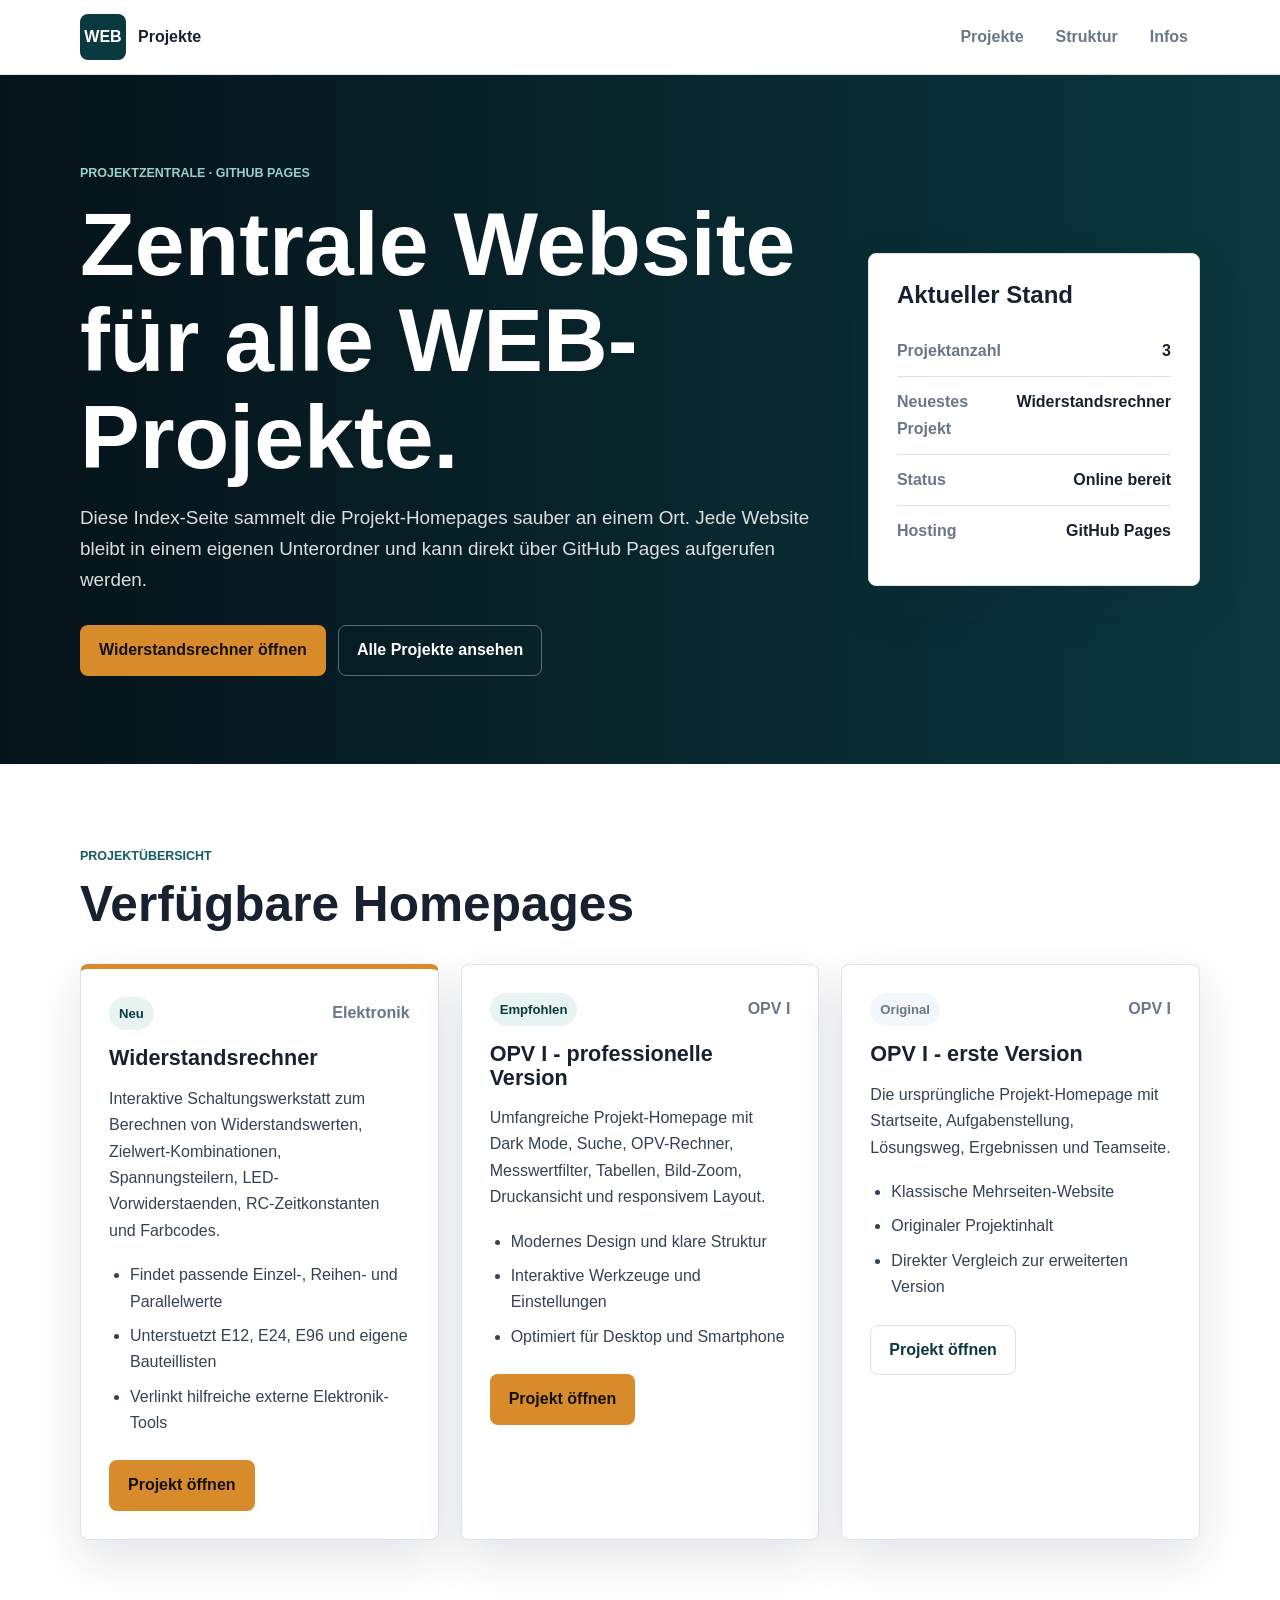
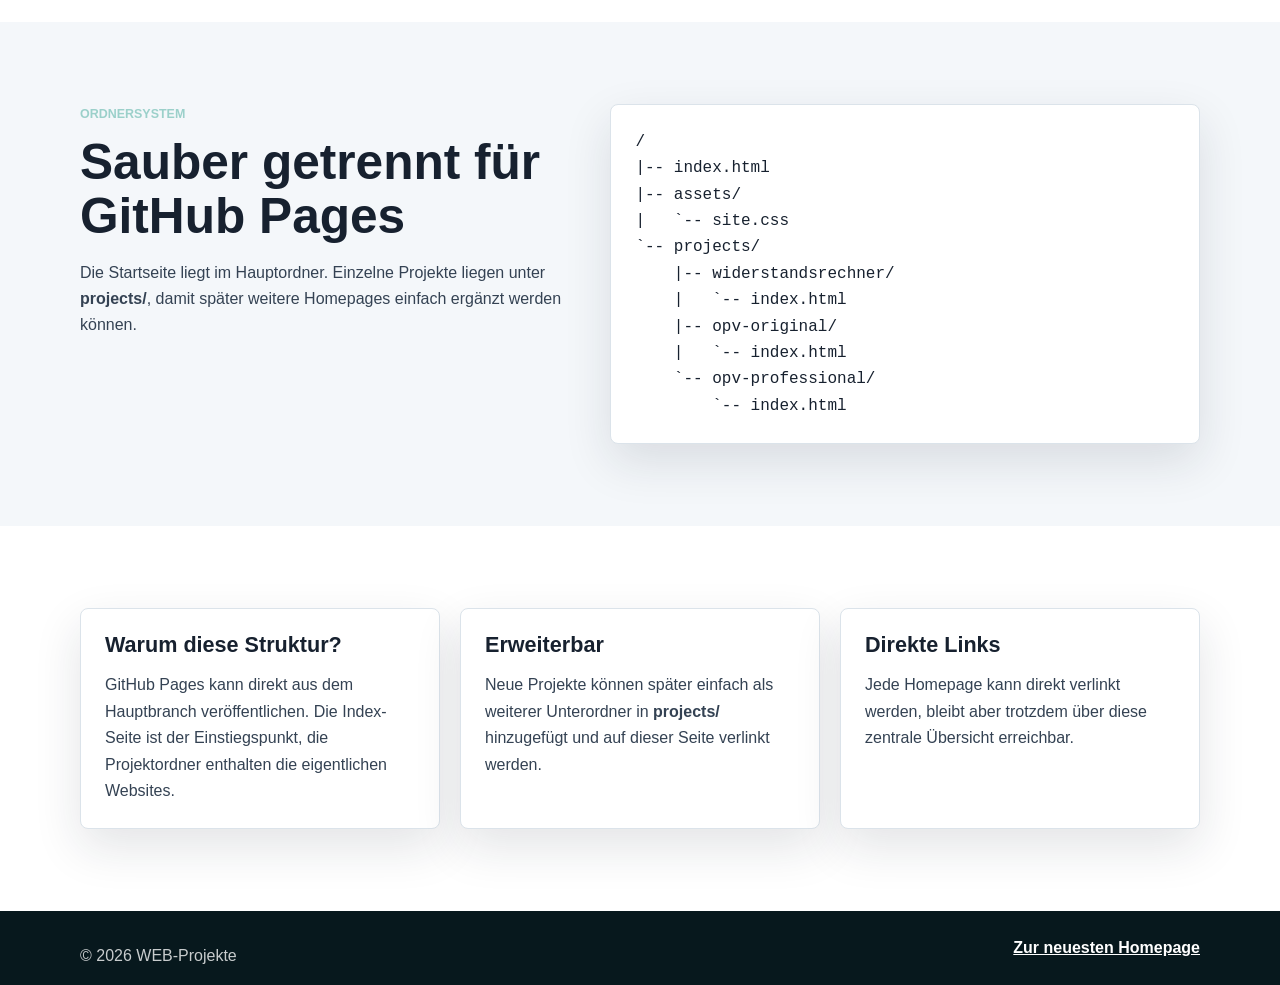
==== commit 2fc8993d: "Add widerstandsrechner project" ====
--- a/index.html
+++ b/index.html
@@ -35,15 +35,15 @@
                         GitHub Pages aufgerufen werden.
                     </p>
                     <div class="hero-actions">
-                        <a class="button primary" href="projects/opv-professional/index.html">Professionelle OPV-Seite</a>
+                        <a class="button primary" href="projects/widerstandsrechner/index.html">Widerstandsrechner &ouml;ffnen</a>
                         <a class="button secondary" href="#projekte">Alle Projekte ansehen</a>
                     </div>
                 </div>
                 <aside class="hero-panel" aria-label="Projektstatus">
                     <h2>Aktueller Stand</h2>
                     <dl>
-                        <div><dt>Projektanzahl</dt><dd>2</dd></div>
-                        <div><dt>Hauptprojekt</dt><dd>OPV I</dd></div>
+                        <div><dt>Projektanzahl</dt><dd>3</dd></div>
+                        <div><dt>Neuestes Projekt</dt><dd>Widerstandsrechner</dd></div>
                         <div><dt>Status</dt><dd>Online bereit</dd></div>
                         <div><dt>Hosting</dt><dd>GitHub Pages</dd></div>
                     </dl>
@@ -60,6 +60,25 @@
 
                 <div class="project-grid">
                     <article class="project-card featured">
+                        <div class="card-topline">
+                            <span class="tag">Neu</span>
+                            <span>Elektronik</span>
+                        </div>
+                        <h3>Widerstandsrechner</h3>
+                        <p>
+                            Interaktive Schaltungswerkstatt zum Berechnen von Widerstandswerten,
+                            Zielwert-Kombinationen, Spannungsteilern, LED-Vorwiderstaenden,
+                            RC-Zeitkonstanten und Farbcodes.
+                        </p>
+                        <ul>
+                            <li>Findet passende Einzel-, Reihen- und Parallelwerte</li>
+                            <li>Unterstuetzt E12, E24, E96 und eigene Bauteillisten</li>
+                            <li>Verlinkt hilfreiche externe Elektronik-Tools</li>
+                        </ul>
+                        <a class="button primary" href="projects/widerstandsrechner/index.html">Projekt &ouml;ffnen</a>
+                    </article>
+
+                    <article class="project-card">
                         <div class="card-topline">
                             <span class="tag">Empfohlen</span>
                             <span>OPV I</span>
@@ -114,6 +133,8 @@
 |-- assets/
 |   `-- site.css
 `-- projects/
+    |-- widerstandsrechner/
+    |   `-- index.html
     |-- opv-original/
     |   `-- index.html
     `-- opv-professional/
@@ -152,7 +173,7 @@
     <footer class="site-footer">
         <div class="container footer-inner">
             <p>&copy; 2026 WEB-Projekte</p>
-            <a href="projects/opv-professional/index.html">Zur neuesten Homepage</a>
+            <a href="projects/widerstandsrechner/index.html">Zur neuesten Homepage</a>
         </div>
     </footer>
 </body>
--- a/assets/site.css
+++ b/assets/site.css
@@ -255,7 +255,7 @@
 
 .project-grid {
     display: grid;
-    grid-template-columns: repeat(2, minmax(0, 1fr));
+    grid-template-columns: repeat(3, minmax(0, 1fr));
     gap: 22px;
 }
 
@@ -334,6 +334,12 @@
     font-weight: 900;
 }
 
+@media (max-width: 1080px) {
+    .project-grid {
+        grid-template-columns: repeat(2, minmax(0, 1fr));
+    }
+}
+
 @media (max-width: 860px) {
     .header-inner,
     .footer-inner {
